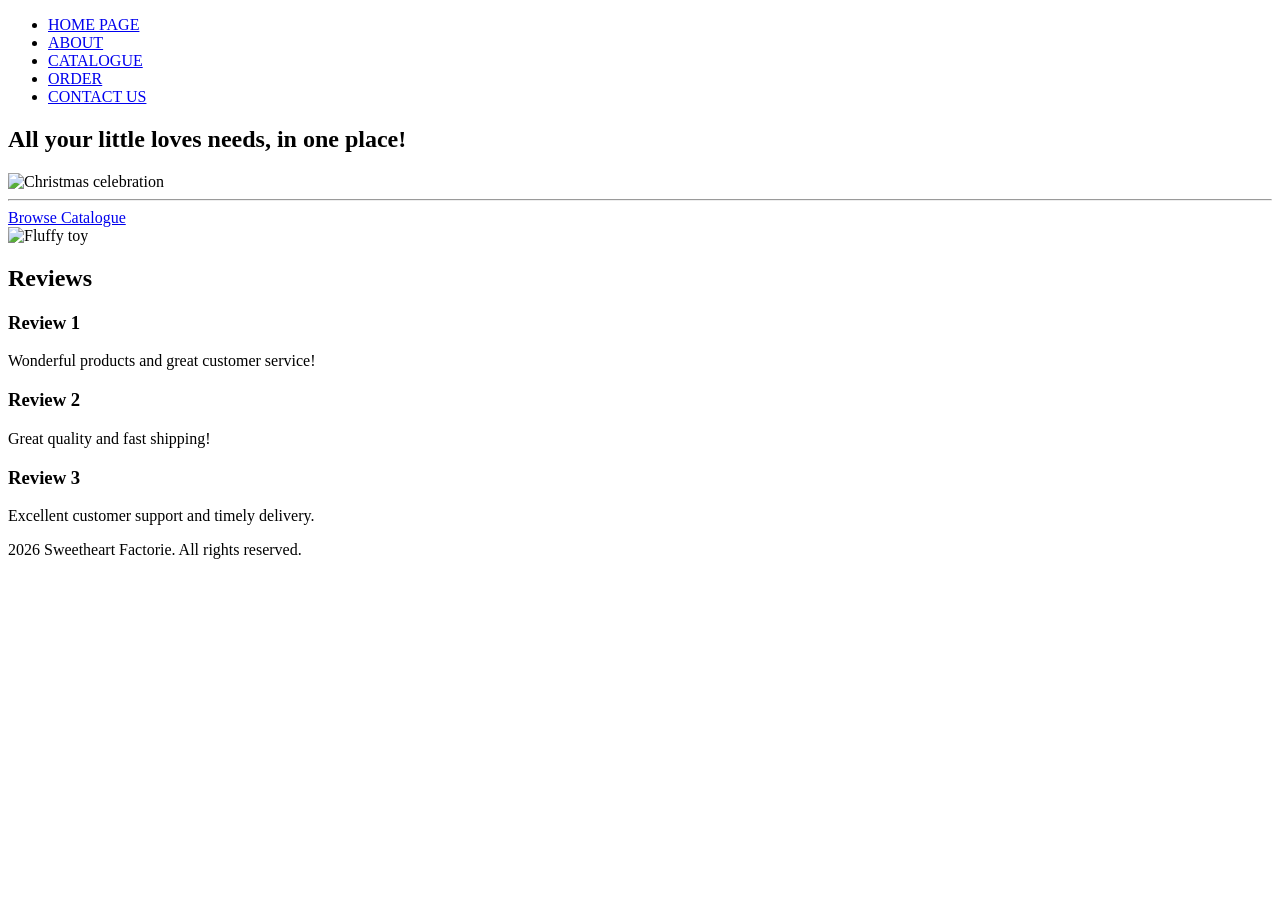
==== index.html @ 4cbc0d22 "Add files via upload" ====
<!DOCTYPE html>
<html lang="en">
<head>
    <meta charset="UTF-8" />
    <meta name="viewport" content="width=device-width, initial-scale=1.0" />
    <title>Sweetheart Factorie</title>
</head>
<body>

    <header>
        <nav>
            <ul>
                <li><a href="homepage.html">HOME PAGE</a></li>
                <li><a href="about.html">ABOUT</a></li>
                <li><a href="catalogue.html">CATALOGUE</a></li>
                <li><a href="order.html">ORDER</a></li>
                <li><a href="contactpage.html">CONTACT US</a></li>
            </ul>
        </nav>
    </header>

    <section id="welcome">
        <div class="welcome-message">
            <h2>All your little loves needs, in one place!</h2>
        </div>
    </section>

    <main>

        
        <section id="showcase">
            <div class="showcase-container">
                <div class="showcase-content">
                    <div class="gallery-images">
                        <img src="img/medium-shot-people-celebrating-christmas.jpg" width="100" height="100" alt="Christmas celebration">
                    </div>
                    <hr>
                    <a href="catalogue.html">Browse Catalogue</a>
                </div>

                <aside class="side-image">
                    <img src="img/fluffy-toy-texture-close-up.jpg" width="200" height="200" alt="Fluffy toy">
                </aside>
            </div>
        </section>

        <section id="reviews">

            <h2>Reviews</h2>

            <div class="review-container">

                <article class="review-card">
                    <h3>Review 1</h3>
                    <p>Wonderful products and great customer service!</p>
                </article>

                <article class="review-card">
                    <h3>Review 2</h3>
                    <p>Great quality and fast shipping!</p>
                </article>

                <article class="review-card">
                    <h3>Review 3</h3>
                    <p>Excellent customer support and timely delivery.</p>
                </article>

            </div>

        </section>

    </main>

    <footer>
        <p>2026 Sweetheart Factorie. All rights reserved.</p>
    </footer>

</body>
</html>
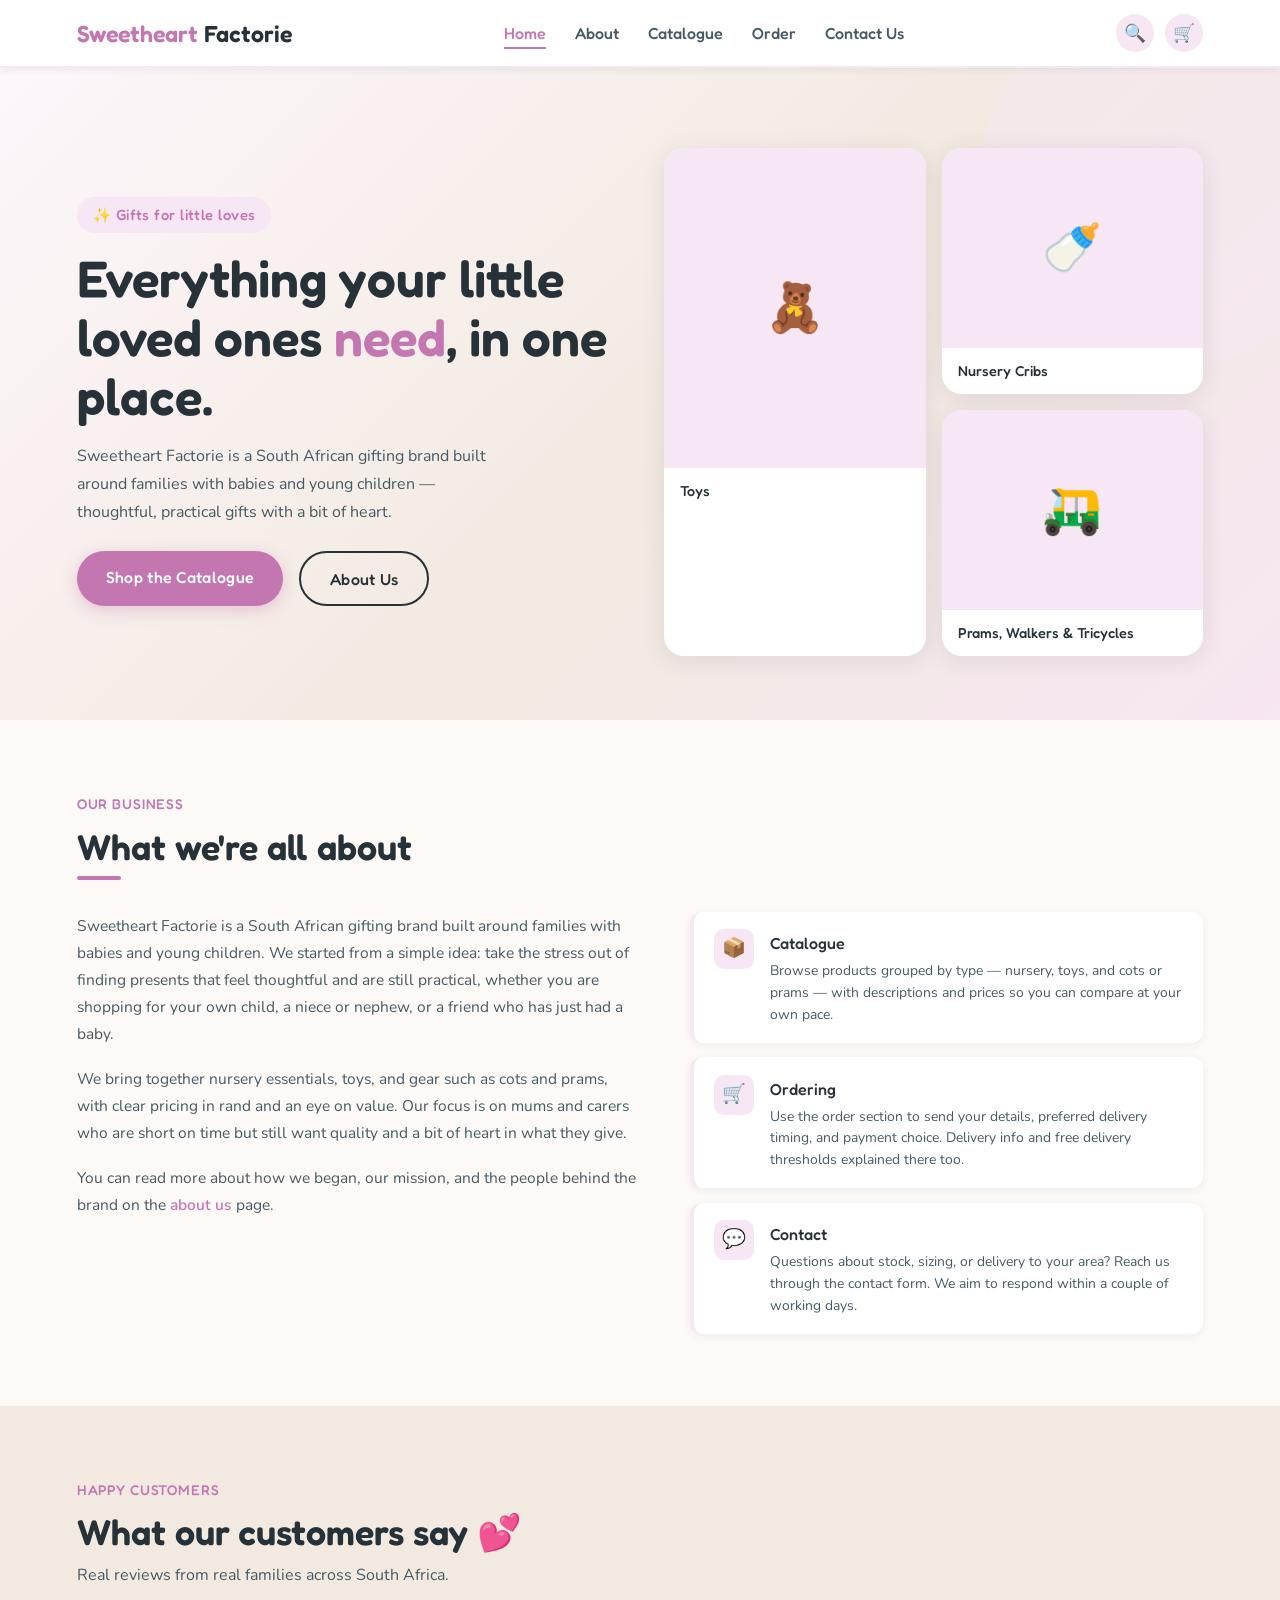
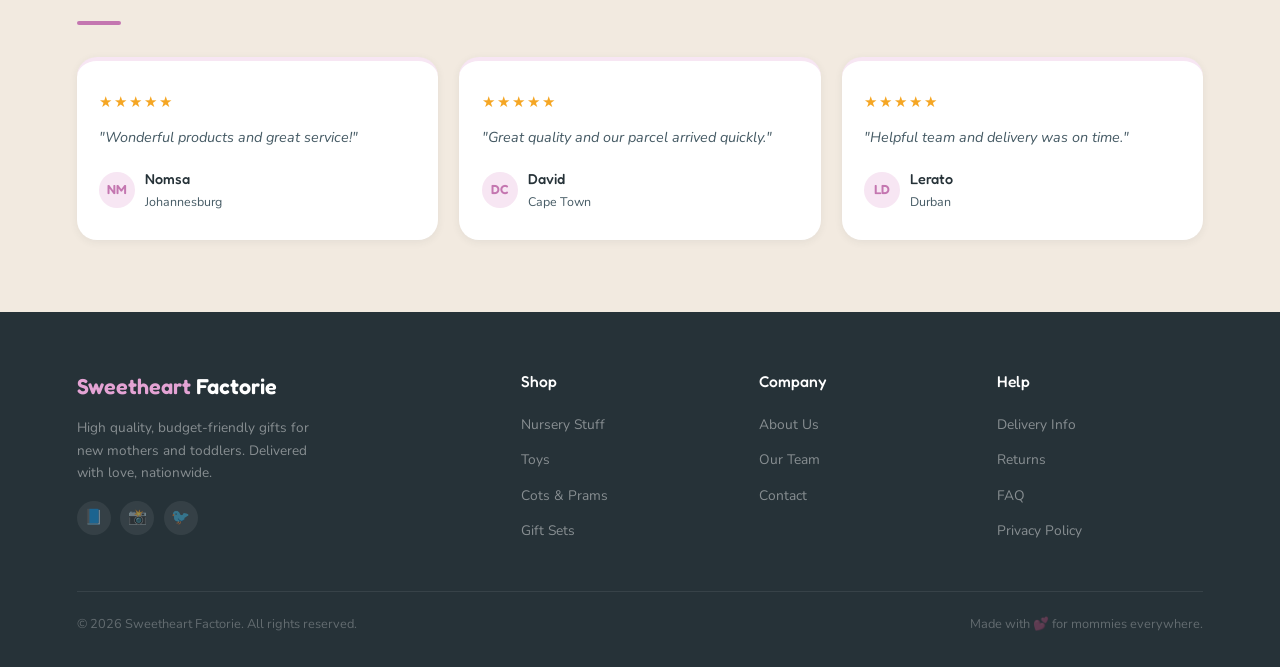
==== commit 90fd480f: "intial commit" ====
--- a/index.html
+++ b/index.html
@@ -1,79 +1,490 @@
 <!DOCTYPE html>
 <html lang="en">
 <head>
-    <meta charset="UTF-8" />
-    <meta name="viewport" content="width=device-width, initial-scale=1.0" />
-    <title>Sweetheart Factorie</title>
+<meta charset="UTF-8">
+<meta name="viewport" content="width=device-width, initial-scale=1.0">
+<title>Sweetheart Factorie – Home</title>
+<link href="https://fonts.googleapis.com/css2?family=Fredoka:wght@400;500;600&family=Nunito:wght@400;500;600&display=swap" rel="stylesheet">
+<style>
+  *, *::before, *::after { box-sizing: border-box; margin: 0; padding: 0; }
+  :root {
+    --beige: #F2EAE0;
+    --pink: #E4A3D4;
+    --pink-light: #f7e6f3;
+    --pink-dark: #c476b0;
+    --charcoal: #263238;
+    --charcoal-mid: #455a64;
+    --white: #ffffff;
+    --soft-white: #fdf9f7;
+    --shadow: 0 4px 24px rgba(38,50,56,0.10);
+    --shadow-sm: 0 2px 8px rgba(38,50,56,0.07);
+    --radius: 20px;
+    --radius-sm: 12px;
+  }
+  html { scroll-behavior: smooth; }
+  body {
+    font-family: 'Nunito', sans-serif;
+    background: var(--beige);
+    color: var(--charcoal);
+    font-size: 16px;
+    line-height: 1.75;
+    overflow-x: hidden;
+  }
+  h1,h2,h3,h4 { font-family: 'Fredoka', sans-serif; }
+
+  /* ── FLOATING BEARS ── */
+  .bg-bears {
+    position: fixed; inset: 0; z-index: 0;
+    pointer-events: none; overflow: hidden;
+  }
+  .bear {
+    position: absolute; bottom: -180px; opacity: 0;
+    animation: floatBear linear infinite;
+  }
+  .bear:nth-child(1)  { left:4%;   animation-duration:18s; animation-delay:0s;   width:72px; }
+  .bear:nth-child(2)  { left:14%;  animation-duration:24s; animation-delay:3s;   width:52px; }
+  .bear:nth-child(3)  { left:26%;  animation-duration:20s; animation-delay:7s;   width:68px; }
+  .bear:nth-child(4)  { left:38%;  animation-duration:16s; animation-delay:1s;   width:88px; }
+  .bear:nth-child(5)  { left:51%;  animation-duration:22s; animation-delay:5s;   width:48px; }
+  .bear:nth-child(6)  { left:62%;  animation-duration:19s; animation-delay:10s;  width:62px; }
+  .bear:nth-child(7)  { left:73%;  animation-duration:25s; animation-delay:2s;   width:74px; }
+  .bear:nth-child(8)  { left:84%;  animation-duration:17s; animation-delay:8s;   width:56px; }
+  .bear:nth-child(9)  { left:91%;  animation-duration:21s; animation-delay:4s;   width:82px; }
+  .bear:nth-child(10) { left:32%;  animation-duration:23s; animation-delay:12s;  width:46px; }
+  @keyframes floatBear {
+    0%   { bottom:-180px; opacity:0;    transform:translateX(0) rotate(-4deg) scale(0.85); }
+    5%   { opacity:0.15; }
+    50%  { transform:translateX(28px) rotate(4deg) scale(1); }
+    80%  { opacity:0.15; }
+    100% { bottom:110vh; opacity:0;    transform:translateX(-18px) rotate(-2deg) scale(0.9); }
+  }
+
+  /* ── NAV ── */
+  nav {
+    position: sticky; top: 0; z-index: 100;
+    background: var(--white);
+    border-bottom: 2px solid var(--pink-light);
+    display: flex; align-items: center; justify-content: space-between;
+    padding: 0 6%; height: 68px;
+    box-shadow: var(--shadow-sm);
+  }
+  .nav-logo {
+    font-family: 'Fredoka', sans-serif;
+    font-size: 1.45rem; font-weight: 600;
+    color: var(--pink-dark); text-decoration: none;
+  }
+  .nav-logo span { color: var(--charcoal); }
+  .nav-links { display: flex; gap: 1.8rem; list-style: none; }
+  .nav-links a {
+    text-decoration: none; color: var(--charcoal-mid);
+    font-family: 'Fredoka', sans-serif; font-size: 1rem; font-weight: 500;
+    padding-bottom: 4px; border-bottom: 2px solid transparent;
+    transition: color .2s, border-color .2s;
+  }
+  .nav-links a:hover, .nav-links a.active {
+    color: var(--pink-dark); border-bottom-color: var(--pink-dark);
+  }
+  .nav-actions { display: flex; gap: .7rem; }
+  .nav-icon {
+    width: 38px; height: 38px; border-radius: 50%;
+    background: var(--pink-light); border: none; cursor: pointer;
+    display: flex; align-items: center; justify-content: center;
+    color: var(--pink-dark); font-size: 1.1rem; transition: background .2s;
+  }
+  .nav-icon:hover { background: var(--pink-dark); color: var(--white); }
+
+  /* ── PAGE CONTENT ── */
+  .page { position: relative; z-index: 1; }
+
+  /* ── HERO ── */
+  .hero {
+    background: linear-gradient(135deg,#fdf6fb 0%,var(--beige) 55%,#f7e6f3 100%);
+    padding: 5rem 6% 4rem;
+    display: grid; grid-template-columns: 1fr 1fr;
+    gap: 3rem; align-items: center;
+    position: relative; overflow: hidden;
+  }
+  .hero::before {
+    content:''; position:absolute; top:-80px; right:-80px;
+    width:380px; height:380px; border-radius:50%;
+    background:var(--pink-light); opacity:.45;
+  }
+  .hero-tag {
+    display:inline-block; background:var(--pink-light);
+    color:var(--pink-dark); font-family:'Fredoka',sans-serif;
+    font-size:.92rem; font-weight:500; padding:5px 16px;
+    border-radius:50px; margin-bottom:1rem; letter-spacing:.03em;
+  }
+  .hero h1 {
+    font-size: clamp(2rem,4vw,3.2rem); font-weight:600;
+    line-height:1.15; color:var(--charcoal); margin-bottom:1rem;
+  }
+  .hero h1 em { font-style:normal; color:var(--pink-dark); }
+  .hero p {
+    font-size:1rem; color:var(--charcoal-mid);
+    max-width:440px; margin-bottom:1.6rem;
+  }
+  .hero-btns { display:flex; gap:1rem; flex-wrap:wrap; }
+  .btn {
+    display:inline-block; padding:.72rem 1.8rem; border-radius:50px;
+    font-family:'Fredoka',sans-serif; font-size:1rem; font-weight:500;
+    cursor:pointer; transition:all .22s; text-decoration:none; border:none;
+    letter-spacing:.02em;
+  }
+  .btn-primary {
+    background:var(--pink-dark); color:var(--white);
+    box-shadow:0 4px 16px rgba(196,118,176,.35);
+  }
+  .btn-primary:hover { background:#b35f9f; transform:translateY(-2px); }
+  .btn-outline {
+    background:transparent; color:var(--charcoal);
+    border:2px solid var(--charcoal);
+  }
+  .btn-outline:hover { background:var(--charcoal); color:var(--white); transform:translateY(-2px); }
+
+  /* hero visual cards */
+  .hero-visual {
+    display:grid; grid-template-columns:1fr 1fr;
+    grid-template-rows:auto auto; gap:1rem; position:relative; z-index:1;
+  }
+  .hero-card {
+    background:var(--white); border-radius:var(--radius);
+    overflow:hidden; box-shadow:var(--shadow);
+    transition:transform .25s;
+  }
+  .hero-card:hover { transform:translateY(-4px); }
+  .hero-card-large { grid-column:1/2; grid-row:1/3; }
+  .img-ph {
+    width:100%; height:200px;
+    background:var(--pink-light);
+    display:flex; align-items:center; justify-content:center;
+    font-size:3rem; color:var(--pink-dark);
+  }
+  .hero-card-large .img-ph { height:320px; }
+  .card-lbl {
+    padding:.65rem 1rem;
+    font-family:'Fredoka',sans-serif; font-size:.9rem;
+    font-weight:500; color:var(--charcoal);
+  }
+
+  /* ── SECTION BASE ── */
+  section { padding:4.5rem 6%; }
+  .section-tag {
+    display:block; font-family:'Fredoka',sans-serif;
+    font-size:.88rem; font-weight:500; color:var(--pink-dark);
+    letter-spacing:.06em; text-transform:uppercase; margin-bottom:.5rem;
+  }
+  .section-title {
+    font-size:clamp(1.6rem,2.8vw,2.3rem); font-weight:600;
+    color:var(--charcoal); margin-bottom:.5rem; line-height:1.2;
+  }
+  .section-sub { color:var(--charcoal-mid); max-width:520px; margin-bottom:2rem; }
+  .divider {
+    width:44px; height:4px; background:var(--pink-dark);
+    border-radius:4px; margin-bottom:2rem;
+  }
+
+  /* ── BUSINESS INFO ── */
+  .business-section { background:var(--soft-white); }
+  .business-grid {
+    display:grid; grid-template-columns:1.1fr 1fr; gap:3rem; align-items:start;
+  }
+  .business-text p {
+    color:var(--charcoal-mid); margin-bottom:1.1rem; font-size:.97rem;
+  }
+  .business-text a { color:var(--pink-dark); font-weight:600; text-decoration:none; }
+  .business-text a:hover { text-decoration:underline; }
+
+  /* what you'll find cards */
+  .find-cards { display:flex; flex-direction:column; gap:.9rem; }
+  .find-card {
+    background:var(--white); border-radius:var(--radius-sm);
+    padding:1.1rem 1.3rem; box-shadow:var(--shadow-sm);
+    display:flex; gap:1rem; align-items:flex-start;
+    border-left:4px solid var(--pink-light); transition:border-color .2s;
+  }
+  .find-card:hover { border-left-color:var(--pink-dark); }
+  .find-icon {
+    width:40px; height:40px; flex-shrink:0; border-radius:10px;
+    background:var(--pink-light); display:flex; align-items:center;
+    justify-content:center; font-size:1.2rem; color:var(--pink-dark);
+  }
+  .find-card h4 {
+    font-family:'Fredoka',sans-serif; font-size:1rem; font-weight:500;
+    color:var(--charcoal); margin-bottom:.2rem;
+  }
+  .find-card p { font-size:.87rem; color:var(--charcoal-mid); line-height:1.55; }
+
+  /* ── REVIEWS ── */
+  .reviews-section { background:var(--beige); }
+  .reviews-grid {
+    display:grid; grid-template-columns:repeat(auto-fill,minmax(270px,1fr)); gap:1.3rem;
+  }
+  .review-card {
+    background:var(--white); border-radius:var(--radius);
+    padding:1.7rem 1.4rem; box-shadow:var(--shadow-sm);
+    border-top:4px solid var(--pink-light); transition:box-shadow .2s;
+  }
+  .review-card:hover { box-shadow:var(--shadow); }
+  .review-stars { color:#f5a623; font-size:.95rem; letter-spacing:2px; margin-bottom:.7rem; }
+  .review-text {
+    font-size:.9rem; color:var(--charcoal-mid); line-height:1.65;
+    margin-bottom:1rem; font-style:italic;
+  }
+  .review-author { display:flex; align-items:center; gap:10px; }
+  .review-av {
+    width:36px; height:36px; border-radius:50%; background:var(--pink-light);
+    display:flex; align-items:center; justify-content:center;
+    font-family:'Fredoka',sans-serif; font-weight:600; font-size:.82rem;
+    color:var(--pink-dark); flex-shrink:0;
+  }
+  .review-name { font-family:'Fredoka',sans-serif; font-weight:500; font-size:.9rem; color:var(--charcoal); }
+  .review-loc { font-size:.78rem; color:var(--charcoal-mid); }
+
+  
+  footer {
+    background:var(--charcoal); color:rgba(255,255,255,.7);
+    padding:3.5rem 6% 2rem; position:relative; z-index:1;
+  }
+  .footer-grid {
+    display:grid; grid-template-columns:2fr 1fr 1fr 1fr; gap:2rem; margin-bottom:2.5rem;
+  }
+  .footer-logo { font-family:'Fredoka',sans-serif; font-size:1.35rem; font-weight:600; color:var(--pink); text-decoration:none; }
+  .footer-logo span { color:var(--white); }
+  .footer-tagline { font-size:.85rem; margin-top:.7rem; color:rgba(255,255,255,.45); max-width:240px; line-height:1.65; }
+  .footer-col h4 { font-family:'Fredoka',sans-serif; font-size:.98rem; font-weight:500; color:var(--white); margin-bottom:.9rem; }
+  .footer-col ul { list-style:none; }
+  .footer-col li { margin-bottom:.45rem; }
+  .footer-col a { text-decoration:none; color:rgba(255,255,255,.45); font-size:.86rem; transition:color .2s; }
+  .footer-col a:hover { color:var(--pink); }
+  .footer-bottom {
+    border-top:1px solid rgba(255,255,255,.08); padding-top:1.3rem;
+    display:flex; justify-content:space-between; align-items:center;
+    font-size:.8rem; color:rgba(255,255,255,.28);
+  }
+  .social-links { display:flex; gap:.6rem; margin-top:1rem; }
+  .social-btn {
+    width:34px; height:34px; border-radius:50%;
+    background:rgba(255,255,255,.07); border:none; cursor:pointer;
+    display:flex; align-items:center; justify-content:center;
+    color:rgba(255,255,255,.45); font-size:.95rem; transition:all .2s; text-decoration:none;
+  }
+  .social-btn:hover { background:var(--pink-dark); color:var(--white); }
+
+  
+  @media(max-width:900px){
+    .hero { grid-template-columns:1fr; padding:3rem 5%; }
+    .hero-visual { display:none; }
+    .business-grid { grid-template-columns:1fr; }
+    .footer-grid { grid-template-columns:1fr 1fr; }
+    nav { padding:0 5%; }
+  }
+  @media(max-width:600px){
+    .nav-links { display:none; }
+    .footer-grid { grid-template-columns:1fr; }
+  }
+
+  
+  @keyframes fadeUp {
+    from { opacity:0; transform:translateY(24px); }
+    to   { opacity:1; transform:translateY(0); }
+  }
+  .hero-tag  { animation:fadeUp .5s .1s both; }
+  .hero h1   { animation:fadeUp .5s .2s both; }
+  .hero p    { animation:fadeUp .5s .3s both; }
+  .hero-btns { animation:fadeUp .5s .4s both; }
+</style>
 </head>
 <body>
 
-    <header>
-        <nav>
-            <ul>
-                <li><a href="homepage.html">HOME PAGE</a></li>
-                <li><a href="about.html">ABOUT</a></li>
-                <li><a href="catalogue.html">CATALOGUE</a></li>
-                <li><a href="order.html">ORDER</a></li>
-                <li><a href="contactpage.html">CONTACT US</a></li>
-            </ul>
-        </nav>
-    </header>
-
-    <section id="welcome">
-        <div class="welcome-message">
-            <h2>All your little loves needs, in one place!</h2>
-        </div>
-    </section>
-
-    <main>
-
-        
-        <section id="showcase">
-            <div class="showcase-container">
-                <div class="showcase-content">
-                    <div class="gallery-images">
-                        <img src="img/medium-shot-people-celebrating-christmas.jpg" width="100" height="100" alt="Christmas celebration">
-                    </div>
-                    <hr>
-                    <a href="catalogue.html">Browse Catalogue</a>
-                </div>
-
-                <aside class="side-image">
-                    <img src="img/fluffy-toy-texture-close-up.jpg" width="200" height="200" alt="Fluffy toy">
-                </aside>
-            </div>
-        </section>
-
-        <section id="reviews">
-
-            <h2>Reviews</h2>
-
-            <div class="review-container">
-
-                <article class="review-card">
-                    <h3>Review 1</h3>
-                    <p>Wonderful products and great customer service!</p>
-                </article>
-
-                <article class="review-card">
-                    <h3>Review 2</h3>
-                    <p>Great quality and fast shipping!</p>
-                </article>
-
-                <article class="review-card">
-                    <h3>Review 3</h3>
-                    <p>Excellent customer support and timely delivery.</p>
-                </article>
-
-            </div>
-
-        </section>
-
-    </main>
-
-    <footer>
-        <p>2026 Sweetheart Factorie. All rights reserved.</p>
-    </footer>
+
+<div class="bg-bears" aria-hidden="true">
+
+  <div class="bear"><svg viewBox="0 0 100 120" xmlns="http://www.w3.org/2000/svg"><circle cx="28" cy="28" r="14" fill="#d4956a"/><circle cx="72" cy="28" r="14" fill="#d4956a"/><circle cx="28" cy="28" r="9" fill="#e8b48a"/><circle cx="72" cy="28" r="9" fill="#e8b48a"/><ellipse cx="50" cy="52" rx="32" ry="30" fill="#d4956a"/><ellipse cx="50" cy="60" rx="16" ry="12" fill="#e8b48a"/><circle cx="39" cy="46" r="5" fill="#fff"/><circle cx="61" cy="46" r="5" fill="#fff"/><circle cx="40" cy="47" r="3" fill="#263238"/><circle cx="62" cy="47" r="3" fill="#263238"/><circle cx="41" cy="46" r="1" fill="#fff"/><circle cx="63" cy="46" r="1" fill="#fff"/><ellipse cx="50" cy="57" rx="5" ry="4" fill="#b06040"/><path d="M45 62 Q50 67 55 62" stroke="#b06040" stroke-width="1.5" fill="none" stroke-linecap="round"/><ellipse cx="50" cy="97" rx="26" ry="22" fill="#d4956a"/><ellipse cx="50" cy="96" rx="15" ry="13" fill="#e8b48a"/><ellipse cx="18" cy="90" rx="10" ry="16" fill="#d4956a" transform="rotate(-20 18 90)"/><ellipse cx="82" cy="90" rx="10" ry="16" fill="#d4956a" transform="rotate(20 82 90)"/><path d="M42 75 Q50 70 58 75 Q50 80 42 75Z" fill="#E4A3D4" opacity="0.9"/><circle cx="50" cy="75" r="3" fill="#c476b0"/></svg></div>
+ 
+  <div class="bear"><svg viewBox="0 0 100 120" xmlns="http://www.w3.org/2000/svg"><circle cx="28" cy="28" r="14" fill="#b8c9e8"/><circle cx="72" cy="28" r="14" fill="#b8c9e8"/><circle cx="28" cy="28" r="9" fill="#d0dcf0"/><circle cx="72" cy="28" r="9" fill="#d0dcf0"/><ellipse cx="50" cy="52" rx="32" ry="30" fill="#b8c9e8"/><ellipse cx="50" cy="60" rx="16" ry="12" fill="#d0dcf0"/><circle cx="39" cy="46" r="5" fill="#fff"/><circle cx="61" cy="46" r="5" fill="#fff"/><circle cx="40" cy="47" r="3" fill="#263238"/><circle cx="62" cy="47" r="3" fill="#263238"/><circle cx="41" cy="46" r="1" fill="#fff"/><circle cx="63" cy="46" r="1" fill="#fff"/><ellipse cx="50" cy="57" rx="5" ry="4" fill="#8090c0"/><path d="M45 62 Q50 67 55 62" stroke="#8090c0" stroke-width="1.5" fill="none" stroke-linecap="round"/><ellipse cx="50" cy="97" rx="26" ry="22" fill="#b8c9e8"/><ellipse cx="50" cy="96" rx="15" ry="13" fill="#d0dcf0"/><ellipse cx="18" cy="90" rx="10" ry="16" fill="#b8c9e8" transform="rotate(-20 18 90)"/><ellipse cx="82" cy="90" rx="10" ry="16" fill="#b8c9e8" transform="rotate(20 82 90)"/><path d="M42 75 Q50 70 58 75 Q50 80 42 75Z" fill="#E4A3D4" opacity="0.9"/><circle cx="50" cy="75" r="3" fill="#c476b0"/></svg></div>
+ 
+  <div class="bear"><svg viewBox="0 0 100 120" xmlns="http://www.w3.org/2000/svg"><circle cx="28" cy="28" r="14" fill="#f0b8c8"/><circle cx="72" cy="28" r="14" fill="#f0b8c8"/><circle cx="28" cy="28" r="9" fill="#f8d8e4"/><circle cx="72" cy="28" r="9" fill="#f8d8e4"/><ellipse cx="50" cy="52" rx="32" ry="30" fill="#f0b8c8"/><ellipse cx="50" cy="60" rx="16" ry="12" fill="#f8d8e4"/><circle cx="39" cy="46" r="5" fill="#fff"/><circle cx="61" cy="46" r="5" fill="#fff"/><circle cx="40" cy="47" r="3" fill="#263238"/><circle cx="62" cy="47" r="3" fill="#263238"/><circle cx="41" cy="46" r="1" fill="#fff"/><circle cx="63" cy="46" r="1" fill="#fff"/><ellipse cx="50" cy="57" rx="5" ry="4" fill="#c060a0"/><path d="M45 62 Q50 67 55 62" stroke="#c060a0" stroke-width="1.5" fill="none" stroke-linecap="round"/><ellipse cx="50" cy="97" rx="26" ry="22" fill="#f0b8c8"/><ellipse cx="50" cy="96" rx="15" ry="13" fill="#f8d8e4"/><ellipse cx="18" cy="90" rx="10" ry="16" fill="#f0b8c8" transform="rotate(-20 18 90)"/><ellipse cx="82" cy="90" rx="10" ry="16" fill="#f0b8c8" transform="rotate(20 82 90)"/><path d="M42 75 Q50 70 58 75 Q50 80 42 75Z" fill="#c476b0" opacity="0.9"/><circle cx="50" cy="75" r="3" fill="#a03888"/></svg></div>
+  <div class="bear"><svg viewBox="0 0 100 120" xmlns="http://www.w3.org/2000/svg"><circle cx="28" cy="28" r="14" fill="#d4956a"/><circle cx="72" cy="28" r="14" fill="#d4956a"/><circle cx="28" cy="28" r="9" fill="#e8b48a"/><circle cx="72" cy="28" r="9" fill="#e8b48a"/><ellipse cx="50" cy="52" rx="32" ry="30" fill="#d4956a"/><ellipse cx="50" cy="60" rx="16" ry="12" fill="#e8b48a"/><circle cx="39" cy="46" r="5" fill="#fff"/><circle cx="61" cy="46" r="5" fill="#fff"/><circle cx="40" cy="47" r="3" fill="#263238"/><circle cx="62" cy="47" r="3" fill="#263238"/><circle cx="41" cy="46" r="1" fill="#fff"/><circle cx="63" cy="46" r="1" fill="#fff"/><ellipse cx="50" cy="57" rx="5" ry="4" fill="#b06040"/><path d="M45 62 Q50 67 55 62" stroke="#b06040" stroke-width="1.5" fill="none" stroke-linecap="round"/><ellipse cx="50" cy="97" rx="26" ry="22" fill="#d4956a"/><ellipse cx="50" cy="96" rx="15" ry="13" fill="#e8b48a"/><ellipse cx="18" cy="90" rx="10" ry="16" fill="#d4956a" transform="rotate(-20 18 90)"/><ellipse cx="82" cy="90" rx="10" ry="16" fill="#d4956a" transform="rotate(20 82 90)"/><path d="M42 75 Q50 70 58 75 Q50 80 42 75Z" fill="#E4A3D4" opacity="0.9"/><circle cx="50" cy="75" r="3" fill="#c476b0"/></svg></div>
+  <div class="bear"><svg viewBox="0 0 100 120" xmlns="http://www.w3.org/2000/svg"><circle cx="28" cy="28" r="14" fill="#b8c9e8"/><circle cx="72" cy="28" r="14" fill="#b8c9e8"/><circle cx="28" cy="28" r="9" fill="#d0dcf0"/><circle cx="72" cy="28" r="9" fill="#d0dcf0"/><ellipse cx="50" cy="52" rx="32" ry="30" fill="#b8c9e8"/><ellipse cx="50" cy="60" rx="16" ry="12" fill="#d0dcf0"/><circle cx="39" cy="46" r="5" fill="#fff"/><circle cx="61" cy="46" r="5" fill="#fff"/><circle cx="40" cy="47" r="3" fill="#263238"/><circle cx="62" cy="47" r="3" fill="#263238"/><circle cx="41" cy="46" r="1" fill="#fff"/><circle cx="63" cy="46" r="1" fill="#fff"/><ellipse cx="50" cy="57" rx="5" ry="4" fill="#8090c0"/><path d="M45 62 Q50 67 55 62" stroke="#8090c0" stroke-width="1.5" fill="none" stroke-linecap="round"/><ellipse cx="50" cy="97" rx="26" ry="22" fill="#b8c9e8"/><ellipse cx="50" cy="96" rx="15" ry="13" fill="#d0dcf0"/><ellipse cx="18" cy="90" rx="10" ry="16" fill="#b8c9e8" transform="rotate(-20 18 90)"/><ellipse cx="82" cy="90" rx="10" ry="16" fill="#b8c9e8" transform="rotate(20 82 90)"/><path d="M42 75 Q50 70 58 75 Q50 80 42 75Z" fill="#E4A3D4" opacity="0.9"/><circle cx="50" cy="75" r="3" fill="#c476b0"/></svg></div>
+  <div class="bear"><svg viewBox="0 0 100 120" xmlns="http://www.w3.org/2000/svg"><circle cx="28" cy="28" r="14" fill="#f0b8c8"/><circle cx="72" cy="28" r="14" fill="#f0b8c8"/><circle cx="28" cy="28" r="9" fill="#f8d8e4"/><circle cx="72" cy="28" r="9" fill="#f8d8e4"/><ellipse cx="50" cy="52" rx="32" ry="30" fill="#f0b8c8"/><ellipse cx="50" cy="60" rx="16" ry="12" fill="#f8d8e4"/><circle cx="39" cy="46" r="5" fill="#fff"/><circle cx="61" cy="46" r="5" fill="#fff"/><circle cx="40" cy="47" r="3" fill="#263238"/><circle cx="62" cy="47" r="3" fill="#263238"/><circle cx="41" cy="46" r="1" fill="#fff"/><circle cx="63" cy="46" r="1" fill="#fff"/><ellipse cx="50" cy="57" rx="5" ry="4" fill="#c060a0"/><path d="M45 62 Q50 67 55 62" stroke="#c060a0" stroke-width="1.5" fill="none" stroke-linecap="round"/><ellipse cx="50" cy="97" rx="26" ry="22" fill="#f0b8c8"/><ellipse cx="50" cy="96" rx="15" ry="13" fill="#f8d8e4"/><ellipse cx="18" cy="90" rx="10" ry="16" fill="#f0b8c8" transform="rotate(-20 18 90)"/><ellipse cx="82" cy="90" rx="10" ry="16" fill="#f0b8c8" transform="rotate(20 82 90)"/><path d="M42 75 Q50 70 58 75 Q50 80 42 75Z" fill="#c476b0" opacity="0.9"/><circle cx="50" cy="75" r="3" fill="#a03888"/></svg></div>
+  <div class="bear"><svg viewBox="0 0 100 120" xmlns="http://www.w3.org/2000/svg"><circle cx="28" cy="28" r="14" fill="#d4956a"/><circle cx="72" cy="28" r="14" fill="#d4956a"/><circle cx="28" cy="28" r="9" fill="#e8b48a"/><circle cx="72" cy="28" r="9" fill="#e8b48a"/><ellipse cx="50" cy="52" rx="32" ry="30" fill="#d4956a"/><ellipse cx="50" cy="60" rx="16" ry="12" fill="#e8b48a"/><circle cx="39" cy="46" r="5" fill="#fff"/><circle cx="61" cy="46" r="5" fill="#fff"/><circle cx="40" cy="47" r="3" fill="#263238"/><circle cx="62" cy="47" r="3" fill="#263238"/><circle cx="41" cy="46" r="1" fill="#fff"/><circle cx="63" cy="46" r="1" fill="#fff"/><ellipse cx="50" cy="57" rx="5" ry="4" fill="#b06040"/><path d="M45 62 Q50 67 55 62" stroke="#b06040" stroke-width="1.5" fill="none" stroke-linecap="round"/><ellipse cx="50" cy="97" rx="26" ry="22" fill="#d4956a"/><ellipse cx="50" cy="96" rx="15" ry="13" fill="#e8b48a"/><ellipse cx="18" cy="90" rx="10" ry="16" fill="#d4956a" transform="rotate(-20 18 90)"/><ellipse cx="82" cy="90" rx="10" ry="16" fill="#d4956a" transform="rotate(20 82 90)"/><path d="M42 75 Q50 70 58 75 Q50 80 42 75Z" fill="#E4A3D4" opacity="0.9"/><circle cx="50" cy="75" r="3" fill="#c476b0"/></svg></div>
+  <div class="bear"><svg viewBox="0 0 100 120" xmlns="http://www.w3.org/2000/svg"><circle cx="28" cy="28" r="14" fill="#b8c9e8"/><circle cx="72" cy="28" r="14" fill="#b8c9e8"/><circle cx="28" cy="28" r="9" fill="#d0dcf0"/><circle cx="72" cy="28" r="9" fill="#d0dcf0"/><ellipse cx="50" cy="52" rx="32" ry="30" fill="#b8c9e8"/><ellipse cx="50" cy="60" rx="16" ry="12" fill="#d0dcf0"/><circle cx="39" cy="46" r="5" fill="#fff"/><circle cx="61" cy="46" r="5" fill="#fff"/><circle cx="40" cy="47" r="3" fill="#263238"/><circle cx="62" cy="47" r="3" fill="#263238"/><circle cx="41" cy="46" r="1" fill="#fff"/><circle cx="63" cy="46" r="1" fill="#fff"/><ellipse cx="50" cy="57" rx="5" ry="4" fill="#8090c0"/><path d="M45 62 Q50 67 55 62" stroke="#8090c0" stroke-width="1.5" fill="none" stroke-linecap="round"/><ellipse cx="50" cy="97" rx="26" ry="22" fill="#b8c9e8"/><ellipse cx="50" cy="96" rx="15" ry="13" fill="#d0dcf0"/><ellipse cx="18" cy="90" rx="10" ry="16" fill="#b8c9e8" transform="rotate(-20 18 90)"/><ellipse cx="82" cy="90" rx="10" ry="16" fill="#b8c9e8" transform="rotate(20 82 90)"/><path d="M42 75 Q50 70 58 75 Q50 80 42 75Z" fill="#E4A3D4" opacity="0.9"/><circle cx="50" cy="75" r="3" fill="#c476b0"/></svg></div>
+  <div class="bear"><svg viewBox="0 0 100 120" xmlns="http://www.w3.org/2000/svg"><circle cx="28" cy="28" r="14" fill="#f0b8c8"/><circle cx="72" cy="28" r="14" fill="#f0b8c8"/><circle cx="28" cy="28" r="9" fill="#f8d8e4"/><circle cx="72" cy="28" r="9" fill="#f8d8e4"/><ellipse cx="50" cy="52" rx="32" ry="30" fill="#f0b8c8"/><ellipse cx="50" cy="60" rx="16" ry="12" fill="#f8d8e4"/><circle cx="39" cy="46" r="5" fill="#fff"/><circle cx="61" cy="46" r="5" fill="#fff"/><circle cx="40" cy="47" r="3" fill="#263238"/><circle cx="62" cy="47" r="3" fill="#263238"/><circle cx="41" cy="46" r="1" fill="#fff"/><circle cx="63" cy="46" r="1" fill="#fff"/><ellipse cx="50" cy="57" rx="5" ry="4" fill="#c060a0"/><path d="M45 62 Q50 67 55 62" stroke="#c060a0" stroke-width="1.5" fill="none" stroke-linecap="round"/><ellipse cx="50" cy="97" rx="26" ry="22" fill="#f0b8c8"/><ellipse cx="50" cy="96" rx="15" ry="13" fill="#f8d8e4"/><ellipse cx="18" cy="90" rx="10" ry="16" fill="#f0b8c8" transform="rotate(-20 18 90)"/><ellipse cx="82" cy="90" rx="10" ry="16" fill="#f0b8c8" transform="rotate(20 82 90)"/><path d="M42 75 Q50 70 58 75 Q50 80 42 75Z" fill="#c476b0" opacity="0.9"/><circle cx="50" cy="75" r="3" fill="#a03888"/></svg></div>
+  <div class="bear"><svg viewBox="0 0 100 120" xmlns="http://www.w3.org/2000/svg"><circle cx="28" cy="28" r="14" fill="#d4956a"/><circle cx="72" cy="28" r="14" fill="#d4956a"/><circle cx="28" cy="28" r="9" fill="#e8b48a"/><circle cx="72" cy="28" r="9" fill="#e8b48a"/><ellipse cx="50" cy="52" rx="32" ry="30" fill="#d4956a"/><ellipse cx="50" cy="60" rx="16" ry="12" fill="#e8b48a"/><circle cx="39" cy="46" r="5" fill="#fff"/><circle cx="61" cy="46" r="5" fill="#fff"/><circle cx="40" cy="47" r="3" fill="#263238"/><circle cx="62" cy="47" r="3" fill="#263238"/><circle cx="41" cy="46" r="1" fill="#fff"/><circle cx="63" cy="46" r="1" fill="#fff"/><ellipse cx="50" cy="57" rx="5" ry="4" fill="#b06040"/><path d="M45 62 Q50 67 55 62" stroke="#b06040" stroke-width="1.5" fill="none" stroke-linecap="round"/><ellipse cx="50" cy="97" rx="26" ry="22" fill="#d4956a"/><ellipse cx="50" cy="96" rx="15" ry="13" fill="#e8b48a"/><ellipse cx="18" cy="90" rx="10" ry="16" fill="#d4956a" transform="rotate(-20 18 90)"/><ellipse cx="82" cy="90" rx="10" ry="16" fill="#d4956a" transform="rotate(20 82 90)"/><path d="M42 75 Q50 70 58 75 Q50 80 42 75Z" fill="#E4A3D4" opacity="0.9"/><circle cx="50" cy="75" r="3" fill="#c476b0"/></svg></div>
+</div>
+
+
+<nav>
+  <a class="nav-logo" href="index.html">Sweetheart <span>Factorie</span></a>
+  <ul class="nav-links">
+    <li><a href="index.html" class="active">Home</a></li>
+    <li><a href="about.html">About</a></li>
+    <li><a href="catalogue.html">Catalogue</a></li>
+    <li><a href="order.html">Order</a></li>
+    <li><a href="contact.html">Contact Us</a></li>
+  </ul>
+  <div class="nav-actions">
+    <button class="nav-icon">🔍</button>
+    <button class="nav-icon">🛒</button>
+  </div>
+</nav>
+
+<div class="page">
+
+  
+  <div class="hero">
+    <div>
+      <div class="hero-tag">✨ Gifts for little loves</div>
+      <h1>Everything your little loved ones <em>need</em>, in one place.</h1>
+      <p>Sweetheart Factorie is a South African gifting brand built around families with babies and young children — thoughtful, practical gifts with a bit of heart.</p>
+      <div class="hero-btns">
+        <a href="catalogue.html" class="btn btn-primary">Shop the Catalogue</a>
+        <a href="about.html" class="btn btn-outline">About Us</a>
+      </div>
+    </div>
+    <div class="hero-visual">
+      <div class="hero-card hero-card-large">
+        <div class="img-ph" style="height:320px;">🧸</div>
+        <div class="card-lbl">Toys</div>
+      </div>
+      <div class="hero-card">
+        <div class="img-ph">🍼</div>
+        <div class="card-lbl">Nursery Cribs</div>
+      </div>
+      <div class="hero-card">
+        <div class="img-ph">🛺</div>
+        <div class="card-lbl">Prams, Walkers & Tricycles</div>
+      </div>
+    </div>
+  </div>
+
+  <!-- OUR BUSINESS -->
+  <section class="business-section">
+    <span class="section-tag">Our Business</span>
+    <h2 class="section-title">What we're all about</h2>
+    <div class="divider"></div>
+    <div class="business-grid">
+      <div class="business-text">
+        <p>Sweetheart Factorie is a South African gifting brand built around families with babies and young children. We started from a simple idea: take the stress out of finding presents that feel thoughtful and are still practical, whether you are shopping for your own child, a niece or nephew, or a friend who has just had a baby.</p>
+        <p>We bring together nursery essentials, toys, and gear such as cots and prams, with clear pricing in rand and an eye on value. Our focus is on mums and carers who are short on time but still want quality and a bit of heart in what they give.</p>
+        <p>You can read more about how we began, our mission, and the people behind the brand on the <a href="about.html">about us</a> page.</p>
+      </div>
+      <div class="find-cards">
+        <div class="find-card">
+          <div class="find-icon">📦</div>
+          <div>
+            <h4>Catalogue</h4>
+            <p>Browse products grouped by type — nursery, toys, and cots or prams — with descriptions and prices so you can compare at your own pace.</p>
+          </div>
+        </div>
+        <div class="find-card">
+          <div class="find-icon">🛒</div>
+          <div>
+            <h4>Ordering</h4>
+            <p>Use the order section to send your details, preferred delivery timing, and payment choice. Delivery info and free delivery thresholds explained there too.</p>
+          </div>
+        </div>
+        <div class="find-card">
+          <div class="find-icon">💬</div>
+          <div>
+            <h4>Contact</h4>
+            <p>Questions about stock, sizing, or delivery to your area? Reach us through the contact form. We aim to respond within a couple of working days.</p>
+          </div>
+        </div>
+      </div>
+    </div>
+  </section>
+
+  <!-- REVIEWS -->
+  <section class="reviews-section">
+    <span class="section-tag">Happy Customers</span>
+    <h2 class="section-title">What our customers say 💕</h2>
+    <p class="section-sub">Real reviews from real families across South Africa.</p>
+    <div class="divider"></div>
+    <div class="reviews-grid">
+      <div class="review-card">
+        <div class="review-stars">★★★★★</div>
+        <p class="review-text">"Wonderful products and great service!"</p>
+        <div class="review-author">
+          <div class="review-av">NM</div>
+          <div>
+            <div class="review-name">Nomsa</div>
+            <div class="review-loc">Johannesburg</div>
+          </div>
+        </div>
+      </div>
+      <div class="review-card">
+        <div class="review-stars">★★★★★</div>
+        <p class="review-text">"Great quality and our parcel arrived quickly."</p>
+        <div class="review-author">
+          <div class="review-av">DC</div>
+          <div>
+            <div class="review-name">David</div>
+            <div class="review-loc">Cape Town</div>
+          </div>
+        </div>
+      </div>
+      <div class="review-card">
+        <div class="review-stars">★★★★★</div>
+        <p class="review-text">"Helpful team and delivery was on time."</p>
+        <div class="review-author">
+          <div class="review-av">LD</div>
+          <div>
+            <div class="review-name">Lerato</div>
+            <div class="review-loc">Durban</div>
+          </div>
+        </div>
+      </div>
+    </div>
+  </section>
+
+</div><!-- end .page -->
+
+<!-- FOOTER -->
+<footer>
+  <div class="footer-grid">
+    <div>
+      <a class="footer-logo" href="index.html">Sweetheart <span>Factorie</span></a>
+      <p class="footer-tagline">High quality, budget-friendly gifts for new mothers and toddlers. Delivered with love, nationwide.</p>
+      <div class="social-links">
+        <a class="social-btn" href="#">📘</a>
+        <a class="social-btn" href="#">📸</a>
+        <a class="social-btn" href="#">🐦</a>
+      </div>
+    </div>
+    <div class="footer-col">
+      <h4>Shop</h4>
+      <ul>
+        <li><a href="catalogue.html">Nursery Stuff</a></li>
+        <li><a href="catalogue.html">Toys</a></li>
+        <li><a href="catalogue.html">Cots &amp; Prams</a></li>
+        <li><a href="catalogue.html">Gift Sets</a></li>
+      </ul>
+    </div>
+    <div class="footer-col">
+      <h4>Company</h4>
+      <ul>
+        <li><a href="about.html">About Us</a></li>
+        <li><a href="about.html">Our Team</a></li>
+        <li><a href="contact.html">Contact</a></li>
+      </ul>
+    </div>
+    <div class="footer-col">
+      <h4>Help</h4>
+      <ul>
+        <li><a href="#">Delivery Info</a></li>
+        <li><a href="#">Returns</a></li>
+        <li><a href="#">FAQ</a></li>
+        <li><a href="#">Privacy Policy</a></li>
+      </ul>
+    </div>
+  </div>
+  <div class="footer-bottom">
+    <span>© 2026 Sweetheart Factorie. All rights reserved.</span>
+    <span>Made with 💕 for mommies everywhere.</span>
+  </div>
+</footer>
 
 </body>
 </html>
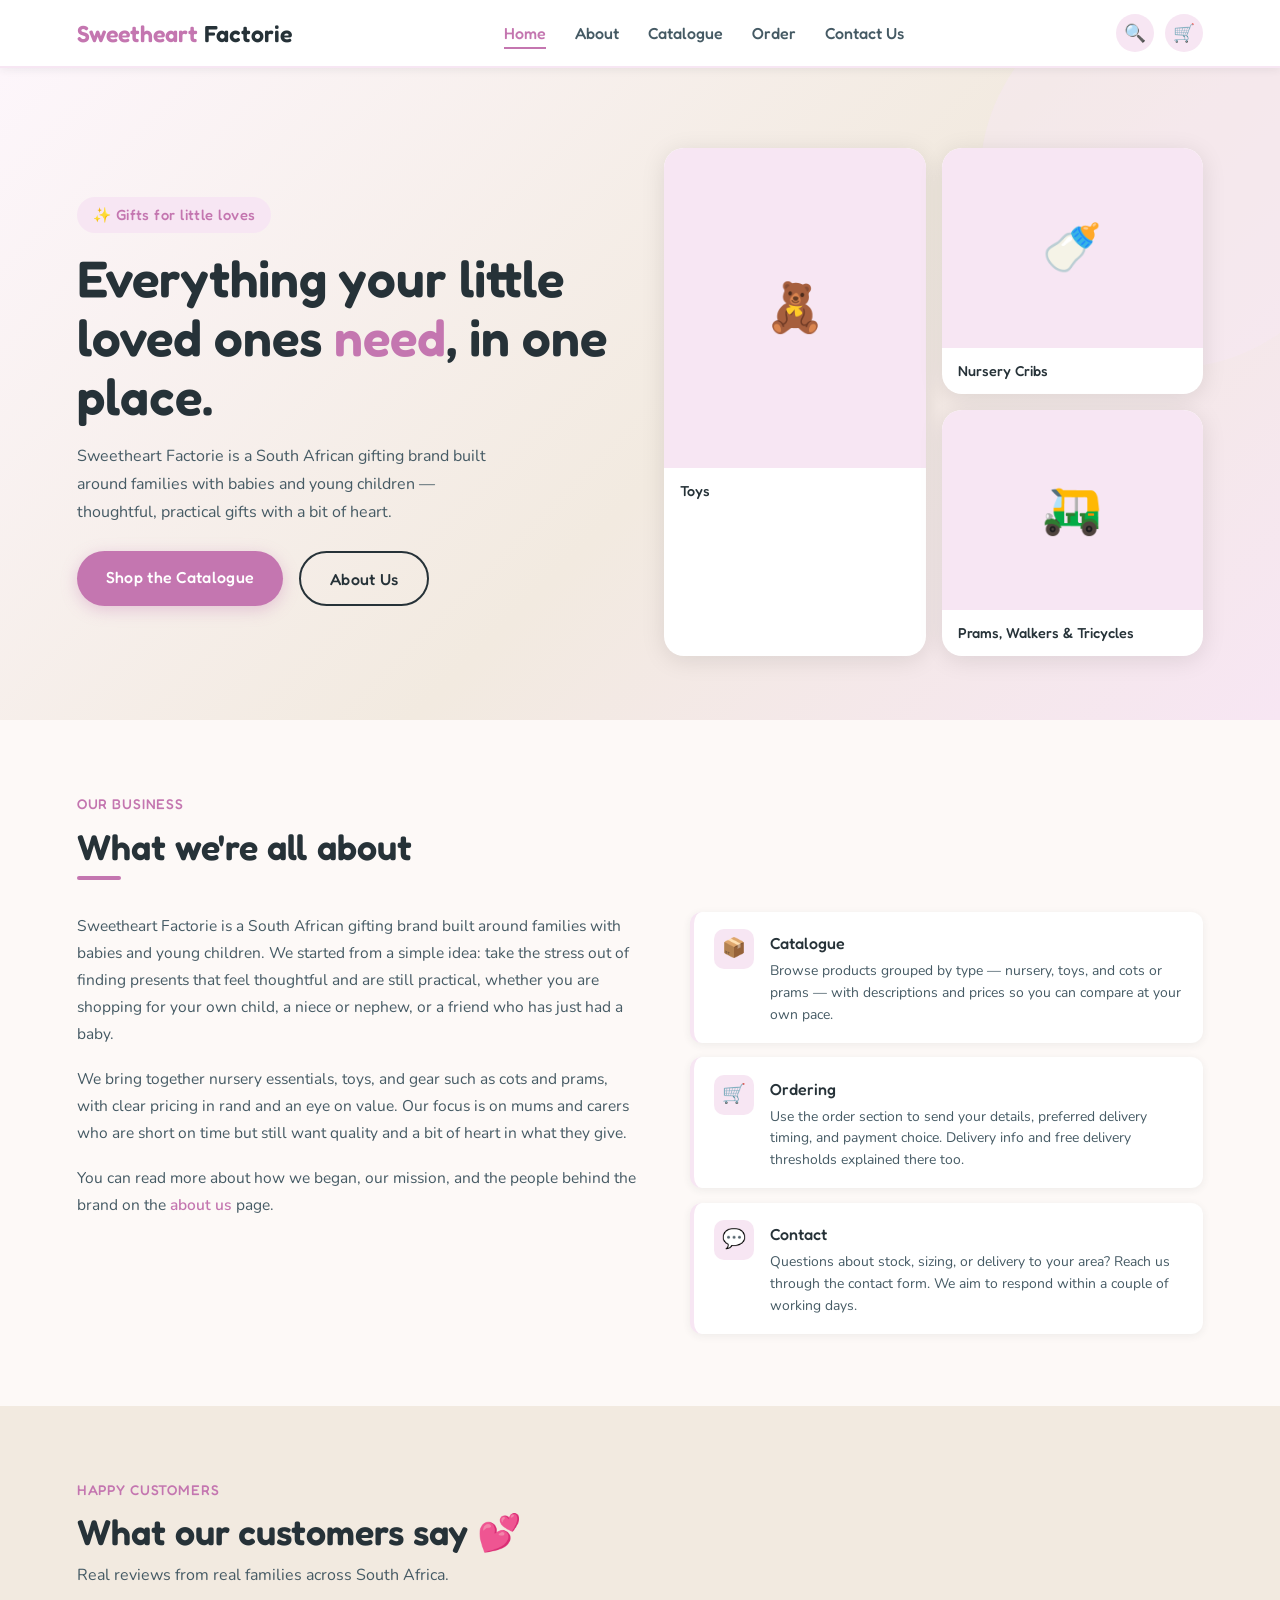
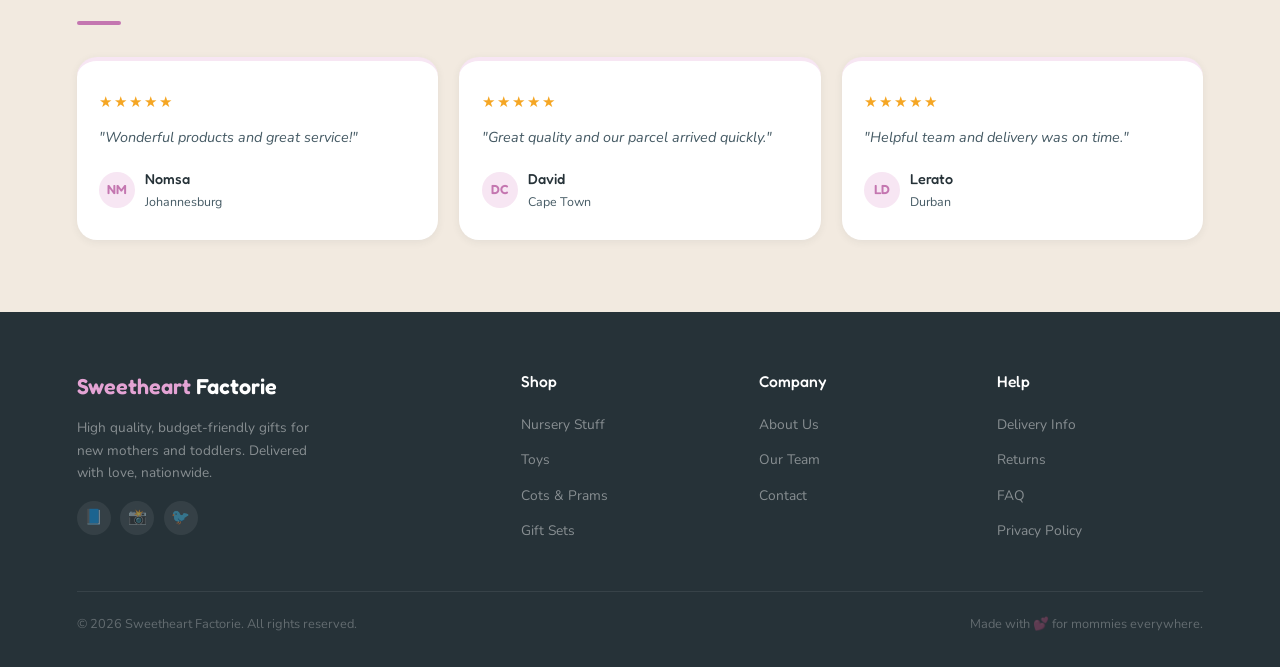
==== commit d002e84b: "intial commit" ====
--- a/index.html
+++ b/index.html
@@ -16,7 +16,7 @@
     --charcoal-mid: #455a64;
     --white: #ffffff;
     --soft-white: #fdf9f7;
-    --shadow: 0 4px 24px rgba(38,50,56,0.10);
+    --shadow: 0 4px 24px rgba(0, 0, 0, 0.1);
     --shadow-sm: 0 2px 8px rgba(38,50,56,0.07);
     --radius: 20px;
     --radius-sm: 12px;
@@ -32,7 +32,7 @@
   }
   h1,h2,h3,h4 { font-family: 'Fredoka', sans-serif; }
 
-  /* ── FLOATING BEARS ── */
+  
   .bg-bears {
     position: fixed; inset: 0; z-index: 0;
     pointer-events: none; overflow: hidden;
@@ -59,7 +59,7 @@
     100% { bottom:110vh; opacity:0;    transform:translateX(-18px) rotate(-2deg) scale(0.9); }
   }
 
-  /* ── NAV ── */
+ 
   nav {
     position: sticky; top: 0; z-index: 100;
     background: var(--white);
@@ -93,10 +93,10 @@
   }
   .nav-icon:hover { background: var(--pink-dark); color: var(--white); }
 
-  /* ── PAGE CONTENT ── */
+  
   .page { position: relative; z-index: 1; }
 
-  /* ── HERO ── */
+ 
   .hero {
     background: linear-gradient(135deg,#fdf6fb 0%,var(--beige) 55%,#f7e6f3 100%);
     padding: 5rem 6% 4rem;
@@ -167,7 +167,7 @@
     font-weight:500; color:var(--charcoal);
   }
 
-  /* ── SECTION BASE ── */
+ 
   section { padding:4.5rem 6%; }
   .section-tag {
     display:block; font-family:'Fredoka',sans-serif;
@@ -184,7 +184,7 @@
     border-radius:4px; margin-bottom:2rem;
   }
 
-  /* ── BUSINESS INFO ── */
+  
   .business-section { background:var(--soft-white); }
   .business-grid {
     display:grid; grid-template-columns:1.1fr 1fr; gap:3rem; align-items:start;
@@ -195,7 +195,7 @@
   .business-text a { color:var(--pink-dark); font-weight:600; text-decoration:none; }
   .business-text a:hover { text-decoration:underline; }
 
-  /* what you'll find cards */
+  
   .find-cards { display:flex; flex-direction:column; gap:.9rem; }
   .find-card {
     background:var(--white); border-radius:var(--radius-sm);
@@ -215,7 +215,6 @@
   }
   .find-card p { font-size:.87rem; color:var(--charcoal-mid); line-height:1.55; }
 
-  /* ── REVIEWS ── */
   .reviews-section { background:var(--beige); }
   .reviews-grid {
     display:grid; grid-template-columns:repeat(auto-fill,minmax(270px,1fr)); gap:1.3rem;
@@ -487,4 +486,4 @@
 </footer>
 
 </body>
-</html>+</html>
